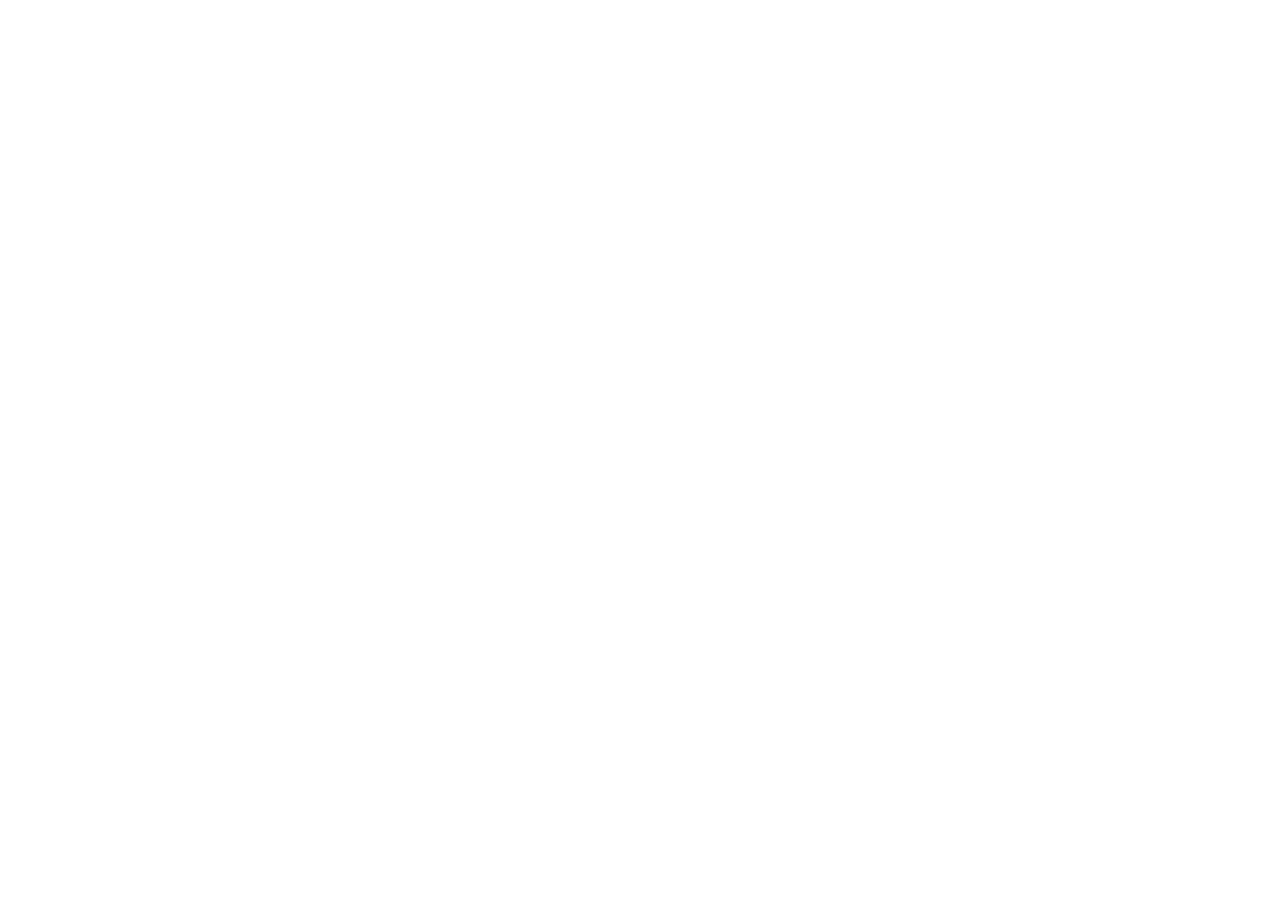
==== pages/home/index.html @ 6549118f "Initial commit" ====
<!DOCTYPE html>
<html lang="pt-br">
<head>
    <meta charset="UTF-8">
    <meta http-equiv="X-UA-Compatible" content="IE=edge">
    <meta name="viewport" content="width=device-width, initial-scale=1.0">
    <link rel="stylesheet" href="/styles/globalStyles.css">
    <link rel="stylesheet" href="index.css">
    <link rel="shortcut icon" href="/assets/img/favicon.ico" type="image/x-icon">
    <title>Webwomen</title>
    <meta
      name="description"
      content="Está procurando oportunidades de estágio, emprego ou bolsas de estudo? 
      Ou até mesmo oportunidades para atender eventos de tecnologia no Brasil 
      e ao redor do mundo?"
    />
</head>
<body>
    <main></main>
    <script src="jobsData.js"></script>
    <script src="index.js"></script>
</body>
</html>
---- styles/globalStyles.css ----
@import url("https://fonts.googleapis.com/css2?family=Poppins:wght@400;600&display=swap");

* {
  padding: 0;
  margin: 0;
  box-sizing: border-box;
  scroll-behavior: smooth;
}

img {
  max-width: 100%;
}

:root {
  --color-brand-1: #6741D9;
  --color-brand-2: #5F3DC4;
  --color-grey-1:  #212529;
  --color-grey-2:  #343a40;
  --color-grey-3:  #dee2e6;
  --color-grey-4:  #e9ecef;
  --color-grey-5:  #f1f3f5;
  --color-grey-6:  #ffffff;
  --radius-default: 0.5rem;

  --title-1: 3rem;
  --title-2: 2.5rem;
  --title-3: 2rem;
  --title-4: 1.375rem;
  --title-5: 1.125rem;

  --text-1:  1.125rem;
  --text-2:  1rem;
  --text-3:  0.875rem;
}

body {
  font-family: "Poppins", sans-serif;
}

.container {
  width: 76rem;
  max-width: 100%;
  margin: 0 auto;
  padding-left: 1rem;
  padding-right: 1rem;
}

@media(max-width: 991px){
  :root {
    --title-1: calc(3rem / 1.2);
    --title-2: calc(2.5rem / 1.2);
    --title-3: calc(2rem / 1.2);
    --text-1:  calc(1.125rem / 1.2);
  }
}
---- pages/home/index.css ----
/* Desenvolva sua estilização aqui... */
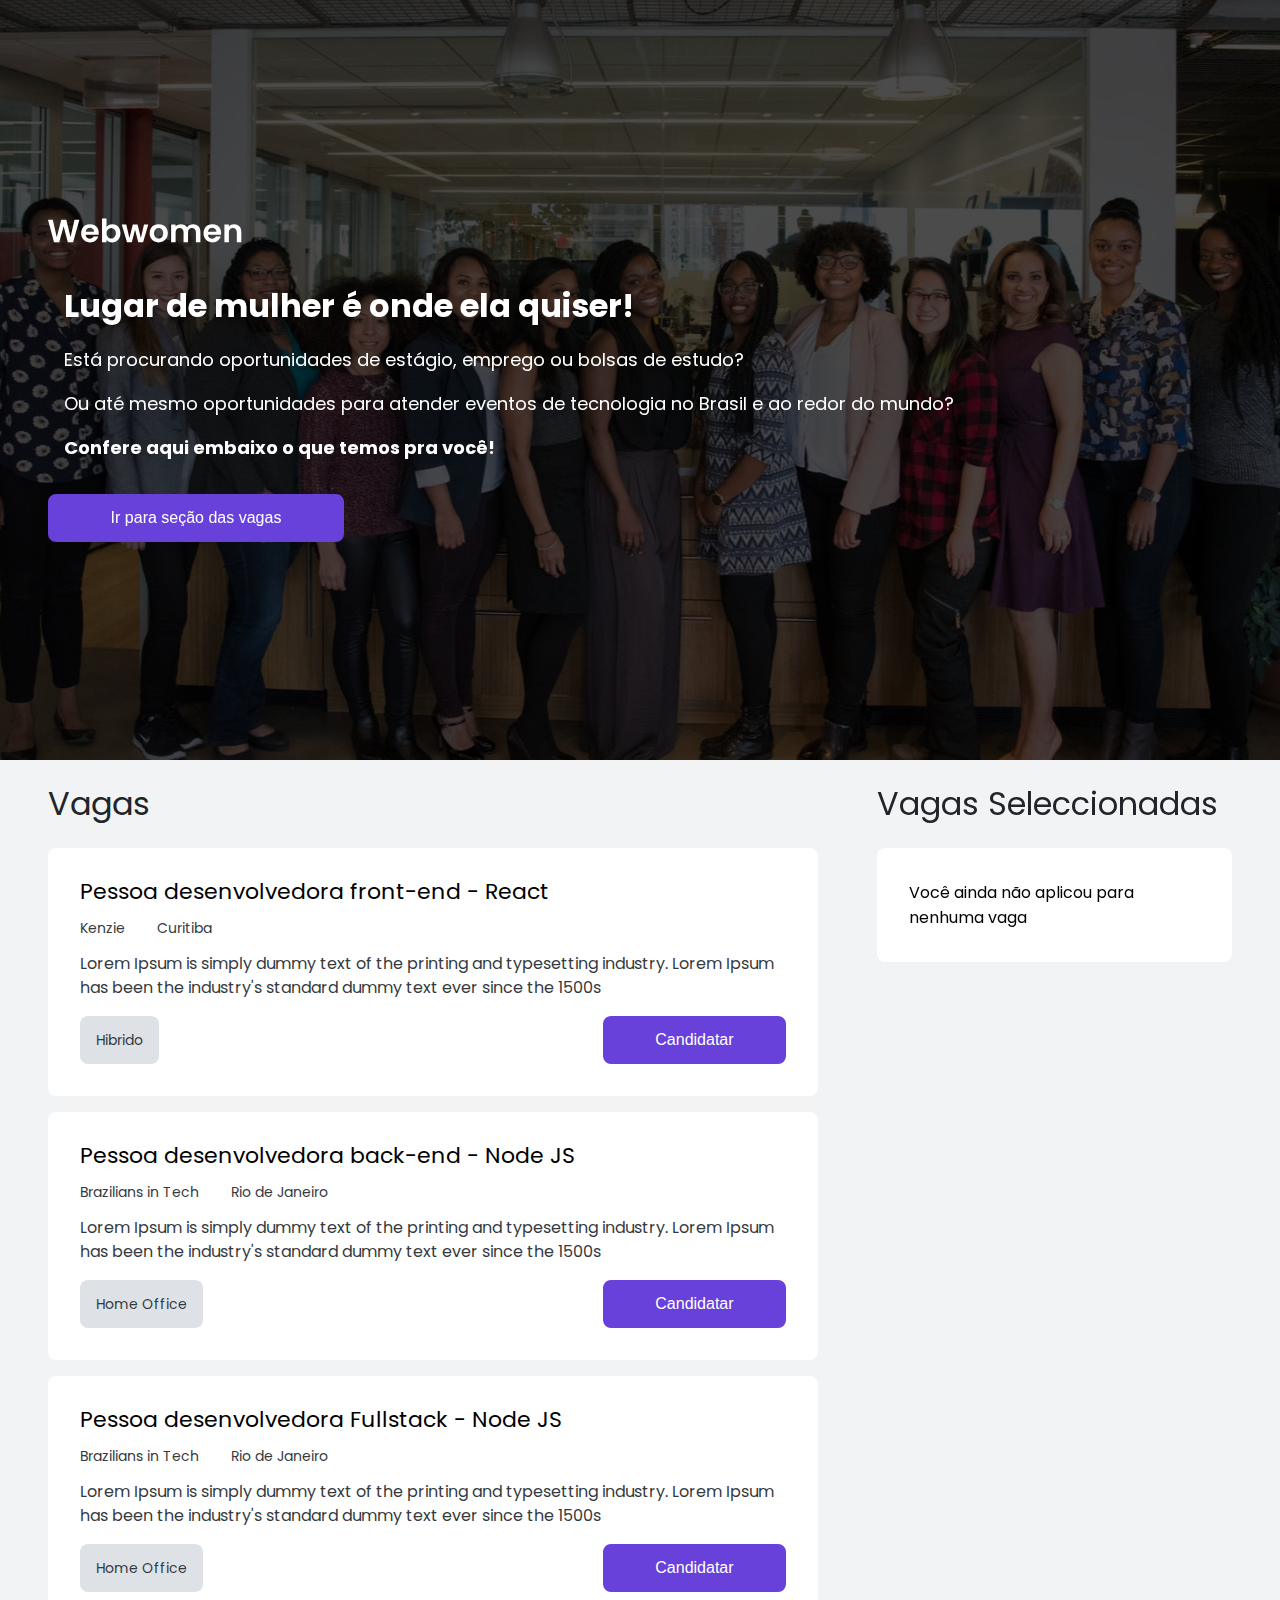
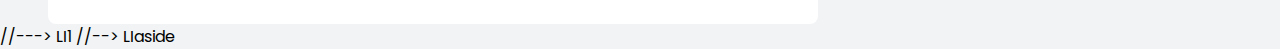
==== commit 25464b84: "06-10" ====
--- a/pages/home/index.html
+++ b/pages/home/index.html
@@ -5,6 +5,14 @@
     <meta http-equiv="X-UA-Compatible" content="IE=edge">
     <meta name="viewport" content="width=device-width, initial-scale=1.0">
     <link rel="stylesheet" href="/styles/globalStyles.css">
+    <link rel="stylesheet" href="/styles/sizes.css">
+    <link rel="stylesheet" href="/styles/displays.css">
+    <link rel="stylesheet" href="/styles/spaces.css">
+    <link rel="stylesheet" href="/styles/texts.css">
+    <link rel="stylesheet" href="/styles/buttons.css">
+    <link rel="stylesheet" href="/styles/borders.css">
+    <link rel="stylesheet" href="/styles/backgrounds.css">
+
     <link rel="stylesheet" href="index.css">
     <link rel="shortcut icon" href="/assets/img/favicon.ico" type="image/x-icon">
     <title>Webwomen</title>
@@ -15,9 +23,66 @@
       e ao redor do mundo?"
     />
 </head>
-<body>
-    <main></main>
+<body class="bg-grey-5">
+    <header class="flex justify-center items-center">
+      <section class="container flex flex-col gap-2">
+        <div><img src="/assets/img/logo.svg" alt=""></div>
+        <div class="container flex flex-col gap">
+          <h1 class="text-grey-6">Lugar de mulher é onde ela quiser!</h1>
+          <p class="text-1 text-grey-6">Está procurando oportunidades de estágio, emprego ou bolsas de estudo? </p>
+          <p class="text-1 text-grey-6">Ou até mesmo oportunidades para atender eventos de tecnologia no Brasil e ao redor do mundo? </p>
+          <p class="text-1 text-grey-6"><strong>Confere aqui embaixo o que temos pra você!</strong></p>
+        </div>
+        <button class="button-default-1 text-2">Ir para seção das vagas</button>
+      </section>
+    </header>
+      <div class="container flex justify-between mt-2 container-responsive gap-responsive">
+        <main class="w-section flex flex-col gap-2 content-container-responsive">
+          <h3 class="title-3 text-grey-1">Vagas</h3>
+          <ul id="list-jobs" class="flex flex-col gap">
+          </ul>
+        </main>
+        <aside class="sticky w-section-2 flex flex-col gap-2 content-container-responsive">
+          <h3 class="title-3 text-grey-1">Vagas Seleccionadas</h3>
+          <ul id="list-cards" class="flex flex-col gap">
+            <li class="card w-full flex flex-col gap bg-white p-2 rounded-sm">
+              <p>Você ainda não aplicou para nenhuma vaga</p>
+            </li>
+          </ul>
+        </aside>
+      </div>
+
     <script src="jobsData.js"></script>
     <script src="index.js"></script>
 </body>
-</html>+</html>
+
+
+//---> LI1
+<!-- <li class="w-full flex flex-col gap bg-white p-2 rounded-sm">
+  <h4 class="title-4">Pessoa desenvolvedora front-end - React JS</h4>
+  <div class="flex justify-start gap-2">
+    <p class="text-3 text-grey-2">Kenzie Academy</p>
+    <p class="text-3 text-grey-2">Curitiba</p>
+  </div>
+  <p class="text-2 text-grey-2">Lorem, ipsum dolor sit amet consectetur adipisicing elit. Impedit quas eligendi ullam, animi nihil mollitia beatae temporibus dolor, minima praesentium iure neque maxime consectetur modi, veniam natus sint. Illum, distinctio?</p>
+  <div class="flex justify-between items-center">
+    <p class="text-3 text-grey-2 bg-grey-3 p rounded-sm">Presencial</p>
+    <button class="button-default-2 text-2">Candidatar</button>
+  </div>
+</li> -->
+
+//--> LIaside
+
+<!-- <li class="w-full flex flex-col gap bg-white p-2 rounded-sm">
+  <h4 class="title-4">Pessoa desenvolvedora front-end - React JS</h4>
+  <div class="flex justify-start gap-2">
+    <p class="text-3 text-grey-2">Kenzie Academy</p>
+    <p class="text-3 text-grey-2">Curitiba</p>
+  </div>
+  <p class="text-2 text-grey-2">Lorem, ipsum dolor sit amet consectetur adipisicing elit. Impedit quas eligendi ullam, animi nihil mollitia beatae temporibus dolor, minima praesentium iure neque maxime consectetur modi, veniam natus sint. Illum, distinctio?</p>
+  <div class="flex justify-between items-center">
+    <p class="text-3 text-grey-2 bg-grey-3 p rounded-sm">Presencial</p>
+    <button class="button-default-2 text-2">Candidatar</button>
+  </div>
+</li> -->--- a/styles/globalStyles.css
+++ b/styles/globalStyles.css
@@ -20,17 +20,29 @@
   --color-grey-4:  #e9ecef;
   --color-grey-5:  #f1f3f5;
   --color-grey-6:  #ffffff;
+  
   --radius-default: 0.5rem;
 
-  --title-1: 3rem;
-  --title-2: 2.5rem;
-  --title-3: 2rem;
-  --title-4: 1.375rem;
-  --title-5: 1.125rem;
+  --font-title-1: 3rem;
+  --font-title-2: 2.5rem;
+  --font-title-3: 2rem;
+  --font-title-4: 1.375rem;
+  --font-title-5: 1.125rem;
 
-  --text-1:  1.125rem;
-  --text-2:  1rem;
-  --text-3:  0.875rem;
+  --font-text-1:  1.125rem;
+  --font-text-2:  1rem;
+  --font-text-3:  0.875rem;
+
+  --font-weight-1: bold
+  --font-weight-2: 500
+  --font-weight-3: 400
+
+  --line-height-1: 2.5rem;
+  --line-height-2: 1.75rem;
+  --line-height-3: 1.5rem;
+  --line-height-4: 1rem;
+
+  
 }
 
 body {
@@ -52,4 +64,12 @@
     --title-3: calc(2rem / 1.2);
     --text-1:  calc(1.125rem / 1.2);
   }
+}
+
+.border{
+  border:1px solid black
+}
+
+ul{
+  list-style: none;
 }--- a/styles/sizes.css
+++ b/styles/sizes.css
@@ -0,0 +1,68 @@
+.w-screen {
+  width: 100vw;
+}
+
+.h-screen {
+  height: 100vw;
+}
+
+.w-full {
+  width: 100%;
+}
+
+.h-full {
+  height: 100%;
+}
+
+.w-80 {
+  width: 80%;
+}
+
+.w-20 {
+  width: 20%;
+}
+
+.h-half {
+  height: 50%;
+}
+
+.w-section {
+  width: 65%;
+}
+
+.w-section-2 {
+  width: 30%;
+}
+/* 
+.w-button {
+  width: 20%;
+}
+
+.w {
+  width: 16px;
+}
+
+.w-2 {
+  width: 32px;
+}
+
+.w-3 {
+  width: 48px;
+}
+
+.w-4 {
+  width: 64px;
+}
+
+.img-poster {
+  width: 173px;
+  height: 231px;
+}
+
+.w-star-container {
+  width: 164px;
+}
+
+.w-cat-container {
+  width: 226px;
+} */--- a/styles/displays.css
+++ b/styles/displays.css
@@ -0,0 +1,106 @@
+.flex {
+  display: flex;
+}
+
+.items-center {
+  align-items: center;
+}
+
+.items-start {
+  align-items: flex-start;
+}
+
+.items-end {
+  align-items: flex-end;
+}
+
+.justify-center {
+  justify-content: center;
+}
+
+.justify-start{
+  justify-content: flex-start;
+}
+
+.justify-between {
+  justify-content: space-between;
+}
+
+.justify-around {
+  justify-content: space-around;
+}
+
+.justify-end {
+  justify-content: flex-end;
+}
+
+.flex-col {
+  flex-direction: column;
+}
+
+.wrap {
+  flex-wrap: wrap;
+}
+
+.absolute {
+  position: absolute;
+  top: 0;
+  left: 0;
+}
+
+.fixed {
+  position: fixed;
+  top: 0;
+  left: 0;
+}
+
+.relative {
+  position: relative;
+}
+
+.sticky{
+  position: sticky;
+  top: 6.5rem;
+}
+
+.absolute-bottom {
+  position: absolute;
+  bottom: 0;
+  right: 0;
+}
+
+@media (max-width: 900px) {
+  .container-responsive {
+    flex-direction: column;
+  }
+
+  .content-container-responsive {
+    width: 100vw;
+    max-width: 100%;
+    gap: 2rem;
+    height: max-content;
+    border-radius: 0;
+  }
+
+  /* .content-container-responsive article{
+    height: max-content;
+
+  } */
+
+  .gap-responsive{
+    gap: 2rem;
+  }
+
+  /* .modal-mobile {
+    background-color: #FFFFFF;
+    position: absolute;
+    top: 7rem;
+    left: 0.75rem;
+    display: flex;
+    flex-direction: column;
+    padding: 0.75rem;
+    gap: 20px;
+    width: 95%;
+    height: max-content;  
+  } */
+}--- a/styles/spaces.css
+++ b/styles/spaces.css
@@ -0,0 +1,127 @@
+.gap {
+  gap: 1rem;
+}
+
+.gap-2 {
+  gap: 2rem
+}
+
+.gap-3 {
+  gap: 3rem;
+}
+
+.m-auto {
+  margin: 0 auto;
+}
+
+.mt {
+  margin-top: 1rem;
+}
+
+.mt-2 {
+  margin-top: 2rem;
+}
+
+.mt-3 {
+  margin-top: 3rem;
+}
+
+.mt-4 {
+  margin-top: 4rem;
+}
+
+.mt-5 {
+  margin-top: 5rem;
+}
+
+.ml {
+  margin-left: 1rem;
+}
+
+.ml-2 {
+  margin-left: 2rem;
+}
+
+.ml-3 {
+  margin-left: 3rem;
+}
+
+.ml-4 {
+  margin-left: 4rem;
+}
+
+.ml-5 {
+  margin-left: 5rem;
+}
+
+.mr {
+  margin-right: 1rem;
+}
+
+.mr-2 {
+  margin-right: 2rem;
+}
+
+.mr-3 {
+  margin-right: 3rem;
+}
+
+.mr-4 {
+  margin-right: 4rem;
+}
+
+.mr-5 {
+  margin-right: 5rem;
+}
+
+.mb {
+  margin-bottom: 1rem;
+}
+
+.mb-2 {
+  margin-bottom: 2rem;
+}
+
+.mb-3 {
+  margin-bottom: 3rem;
+}
+
+.mb-4 {
+  margin-bottom: 4rem;
+}
+
+.mb-5 {
+  margin-bottom: 5rem;
+}
+
+.p {
+  padding: 1rem;
+}
+
+.p-2 {
+  padding: 2rem;
+}
+
+.p-3 {
+  padding: 3rem;
+}
+
+.p-4 {
+  padding: 4rem;
+}
+
+.p-5 {
+  padding: 5rem;
+}
+
+.px {
+ padding: 0 16px;
+}
+
+.px-2 {
+  padding: 0 32px;
+ }
+
+ .p-sm {
+  padding: 4px;
+ }--- a/styles/texts.css
+++ b/styles/texts.css
@@ -0,0 +1,84 @@
+.title-1 {
+  font-size: var(--font-title-1);
+  font-weight: var(--font-weight-1);
+  line-height: var(--line-height-1);
+}
+.title-2 {
+  font-size: var(--font-title-2);
+  font-weight: var(--font-weight-1);
+  line-height: var(--line-height-3);
+}
+
+.title-3 {
+  font-size: var(--font-title-3);
+  font-weight: var(--font-weight-1);
+  line-height: var(--line-height-3);
+}
+
+.title-4 {
+  font-size: var(--font-title-4);
+  font-weight: var(--font-weight-1);
+  line-height: var(--line-height-3);
+}
+
+.title-5 {
+  font-size: var(--font-title-5);
+  font-weight: var(--font-weight-1);
+  line-height: var(--line-height-3);
+}
+
+.text-1 {
+  font-size: var(--font-text-1);
+  font-weight: var(--font-weight-3);
+  line-height: var(--line-height-2);
+}
+.text-2 {
+  font-size: var(--font-text-2);
+  font-weight: var(--font-weight-2);
+  line-height: var(--line-height-3);
+  
+}
+.text-3 {
+  font-size: var(--font-text-3);
+  font-weight: var(--font-weight-3);
+  line-height: var(--line-height-4);
+}
+
+
+
+.text-grey-6 {
+  color: var(--color-grey-6);
+}
+
+.text-grey-5 {
+  color: var(--color-grey-5);
+}
+
+.text-grey-2 {
+  color: var(--color-grey-2);
+}
+
+.text-grey-1 {
+  color: var(--color-grey-1);
+}
+
+/* 
+.text-sm {
+  font-size: 0.5rem;
+}
+
+.text-md {
+  font-size: 1rem;
+}
+
+.text-lg {
+  font-size: 1.5rem;
+}
+
+.text-xl {
+  font-size: 2rem;
+}
+
+.text-2xl {
+  font-size: 3rem;
+} */--- a/styles/buttons.css
+++ b/styles/buttons.css
@@ -0,0 +1,53 @@
+.button-default-1{
+    display: flex;
+    justify-content: center;
+    align-items: center;
+    padding: 12px 50px;
+    gap: 10px;
+    width: 296px;
+    height: 48px;
+    background: var(--color-brand-1);
+    border: 2px solid var(--color-brand-1);
+    color: var(--color-grey-6);
+    border-radius: var(--radius-default);
+}
+
+.button-default-1:hover{
+    background: var(--color-brand-2);
+    border: 2px solid var(--color-brand-2);
+}
+
+.button-default-2{
+    display: flex;
+    justify-content: center;
+    align-items: center;
+    padding: 12px 50px;
+    gap: 10px;
+    width: max-content;
+    height: 48px;
+    background: var(--color-brand-1);
+    border: 2px solid var(--color-brand-1);
+    color: var(--color-grey-6);
+    border-radius: var(--radius-default);
+}
+
+.button-default-2:hover{
+    background: var(--color-brand-2);
+    border: 2px solid var(--color-brand-2);
+}
+
+.trash{
+    background-image: url(/assets/img/trash.svg);
+    background-repeat: no-repeat;
+    background-position: center;
+    width: 28.25px;
+    height: 26px;
+    border: 1.5px solid var(--color-grey-5);
+    border-radius: 8px;
+  }
+  
+  .trash:hover{
+    background-image: url(/assets/img/trash_hover.svg);
+    background-repeat: no-repeat;
+    background-position: center;
+  }--- a/styles/borders.css
+++ b/styles/borders.css
@@ -0,0 +1,31 @@
+.border {
+  border: 1px solid;
+}
+
+.border-black {
+  border-color: var(--gray-900);
+}
+
+.border-blue {
+  border-color: var(--blue-500);
+}
+
+.rounded {
+  border-radius: 1rem;
+}
+
+.rounded-sm {
+  border-radius: 0.5rem;
+}
+
+.rounded-r {
+  border-radius: 0 16px 16px 0;
+}
+
+.rounded-l {
+  border-radius: 16px 0 0 16px;
+}
+
+.rounded-full {
+  border-radius: 100%;
+}--- a/styles/backgrounds.css
+++ b/styles/backgrounds.css
@@ -0,0 +1,16 @@
+
+.bg-white {
+  background-color: var(--color-grey-6);
+}
+
+.bg-transparent {
+  background-color: transparent;
+}
+
+.bg-grey-3 {
+  background-color: var(--color-grey-3);
+}
+
+.bg-grey-5 {
+  background-color: var(--color-grey-5);
+}--- a/pages/home/index.css
+++ b/pages/home/index.css
@@ -1 +1,33 @@
-/* Desenvolva sua estilização aqui... */+/* Desenvolva sua estilização aqui... */
+
+header{
+    background-image: url(/assets/img/Pexels\ Photo\ by\ Christina\ Morillo.svg);
+    background-repeat: no-repeat;
+    background-position: center;
+    background-size: cover;
+    background-position: center;
+    height: 100vh;
+    height: 760px;
+    position: relative;
+    z-index: 1;
+    
+}
+
+header::after {
+    content: "";
+    background-color: rgba(0, 0, 0, 0.705);
+    position: absolute;
+    width: 100%;
+    height: 100%;
+    left: 0;
+    top: 0;
+    z-index: -1;
+  }
+
+.card{
+
+}
+
+.card:hover{
+    background-color: var(--color-grey-5);    
+}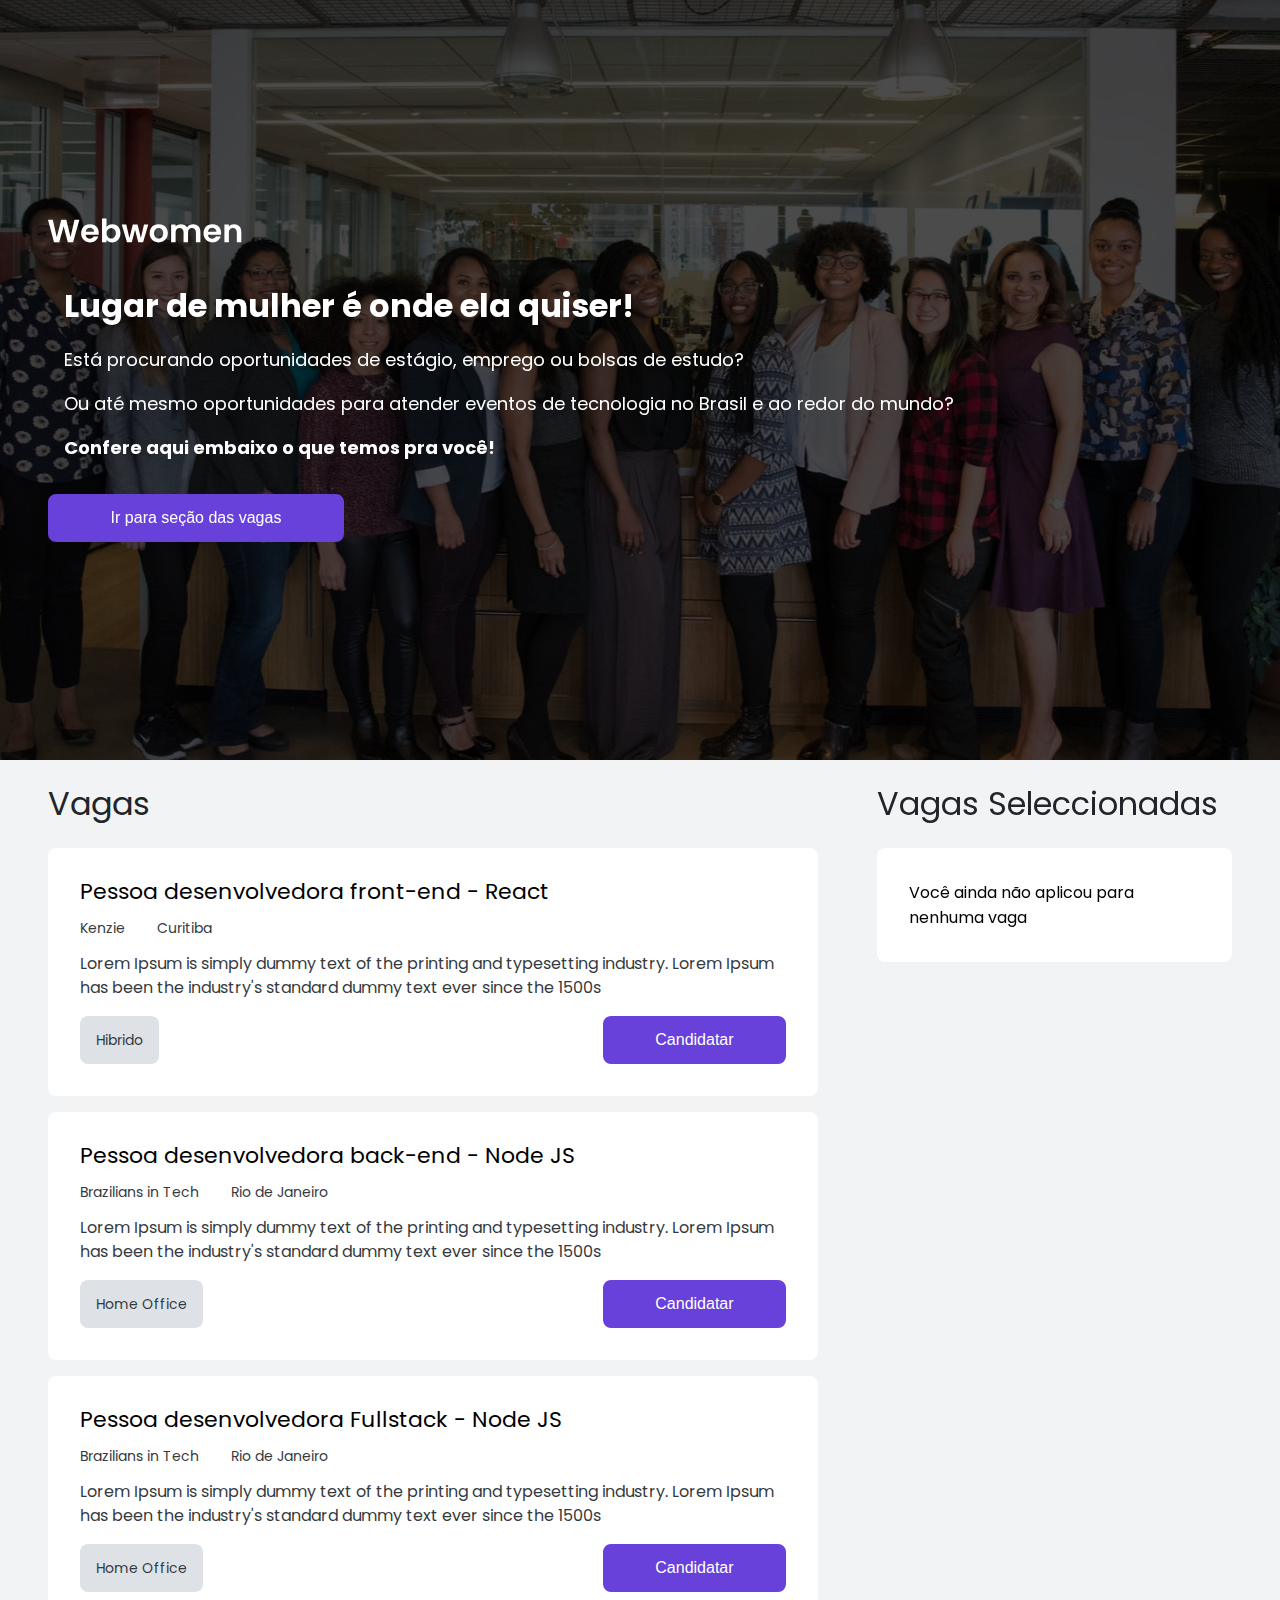
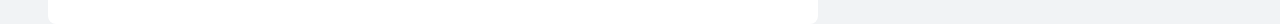
==== commit eb08f12c: "correcao" ====
--- a/pages/home/index.html
+++ b/pages/home/index.html
@@ -58,7 +58,7 @@
 </html>
 
 
-//---> LI1
+<!-- /LI1 /---> 
 <!-- <li class="w-full flex flex-col gap bg-white p-2 rounded-sm">
   <h4 class="title-4">Pessoa desenvolvedora front-end - React JS</h4>
   <div class="flex justify-start gap-2">
@@ -72,7 +72,7 @@
   </div>
 </li> -->
 
-//--> LIaside
+<!-- /LIaside -->
 
 <!-- <li class="w-full flex flex-col gap bg-white p-2 rounded-sm">
   <h4 class="title-4">Pessoa desenvolvedora front-end - React JS</h4>
